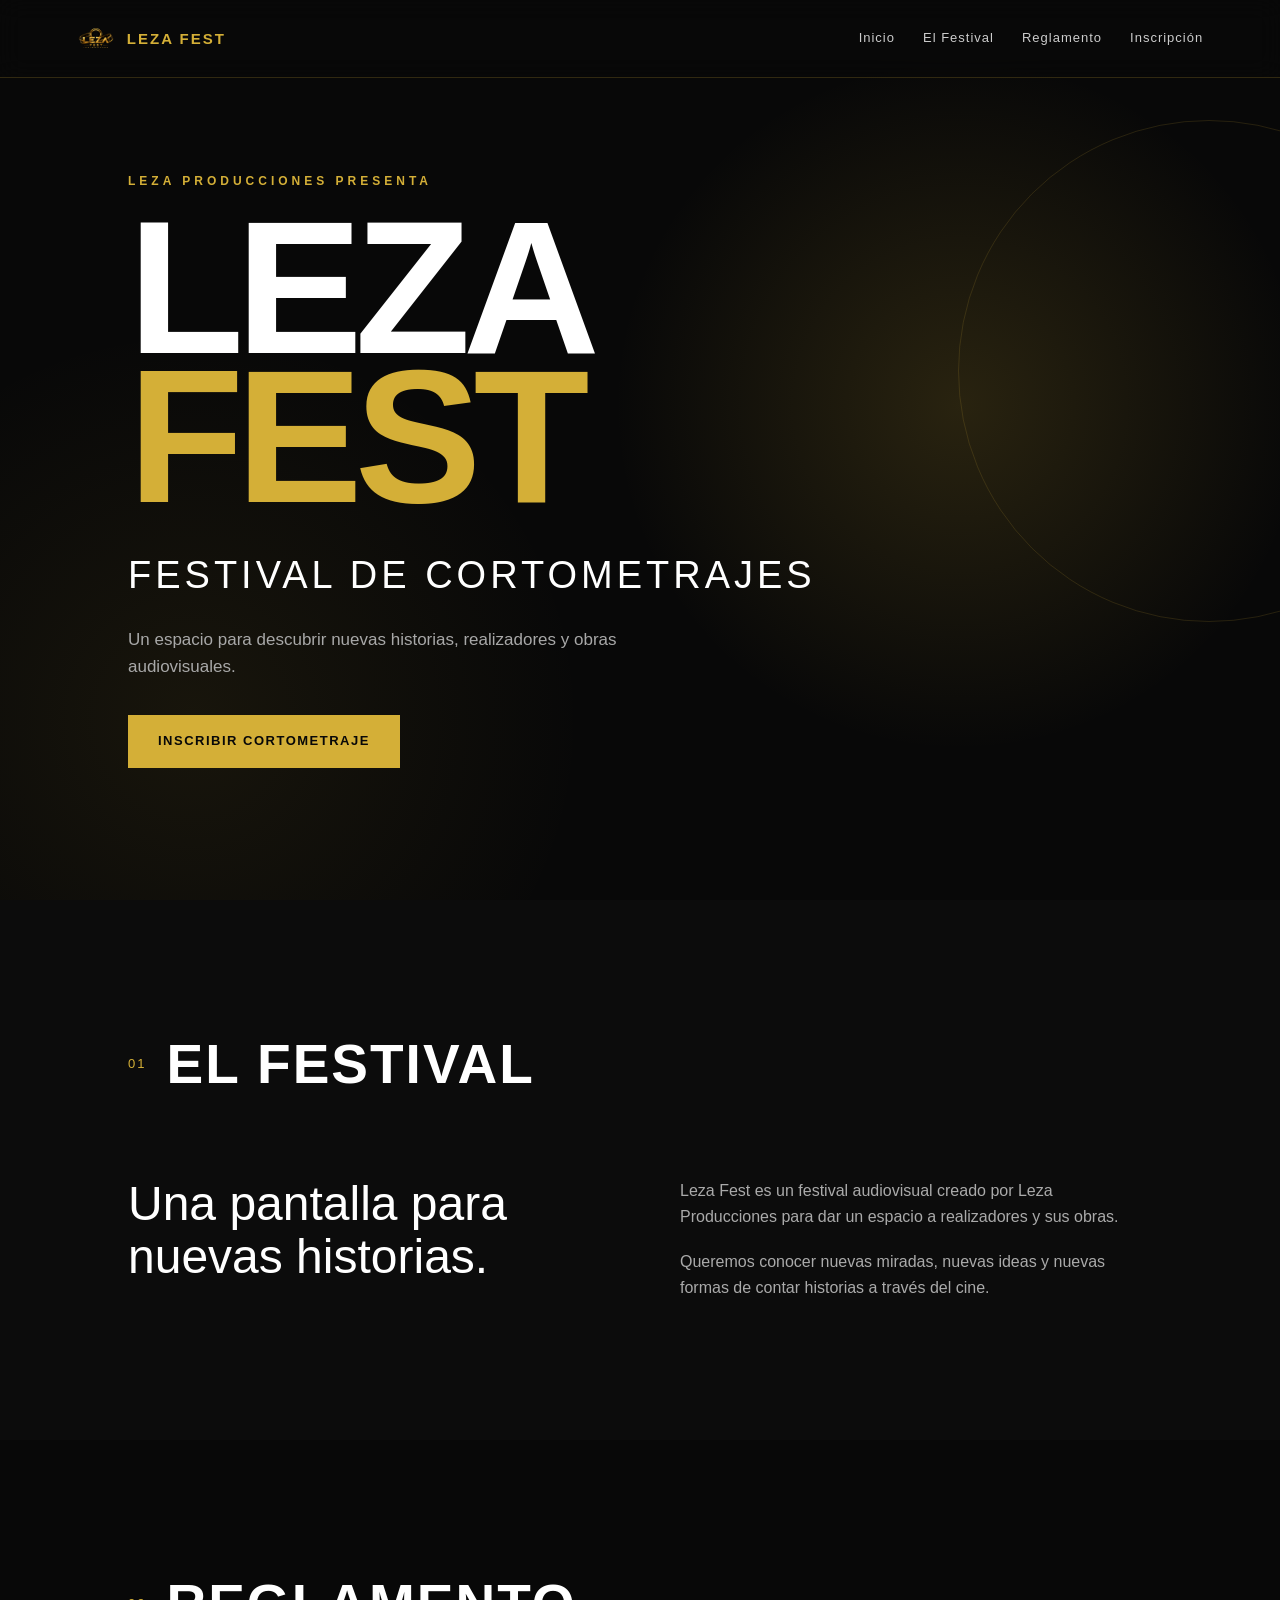
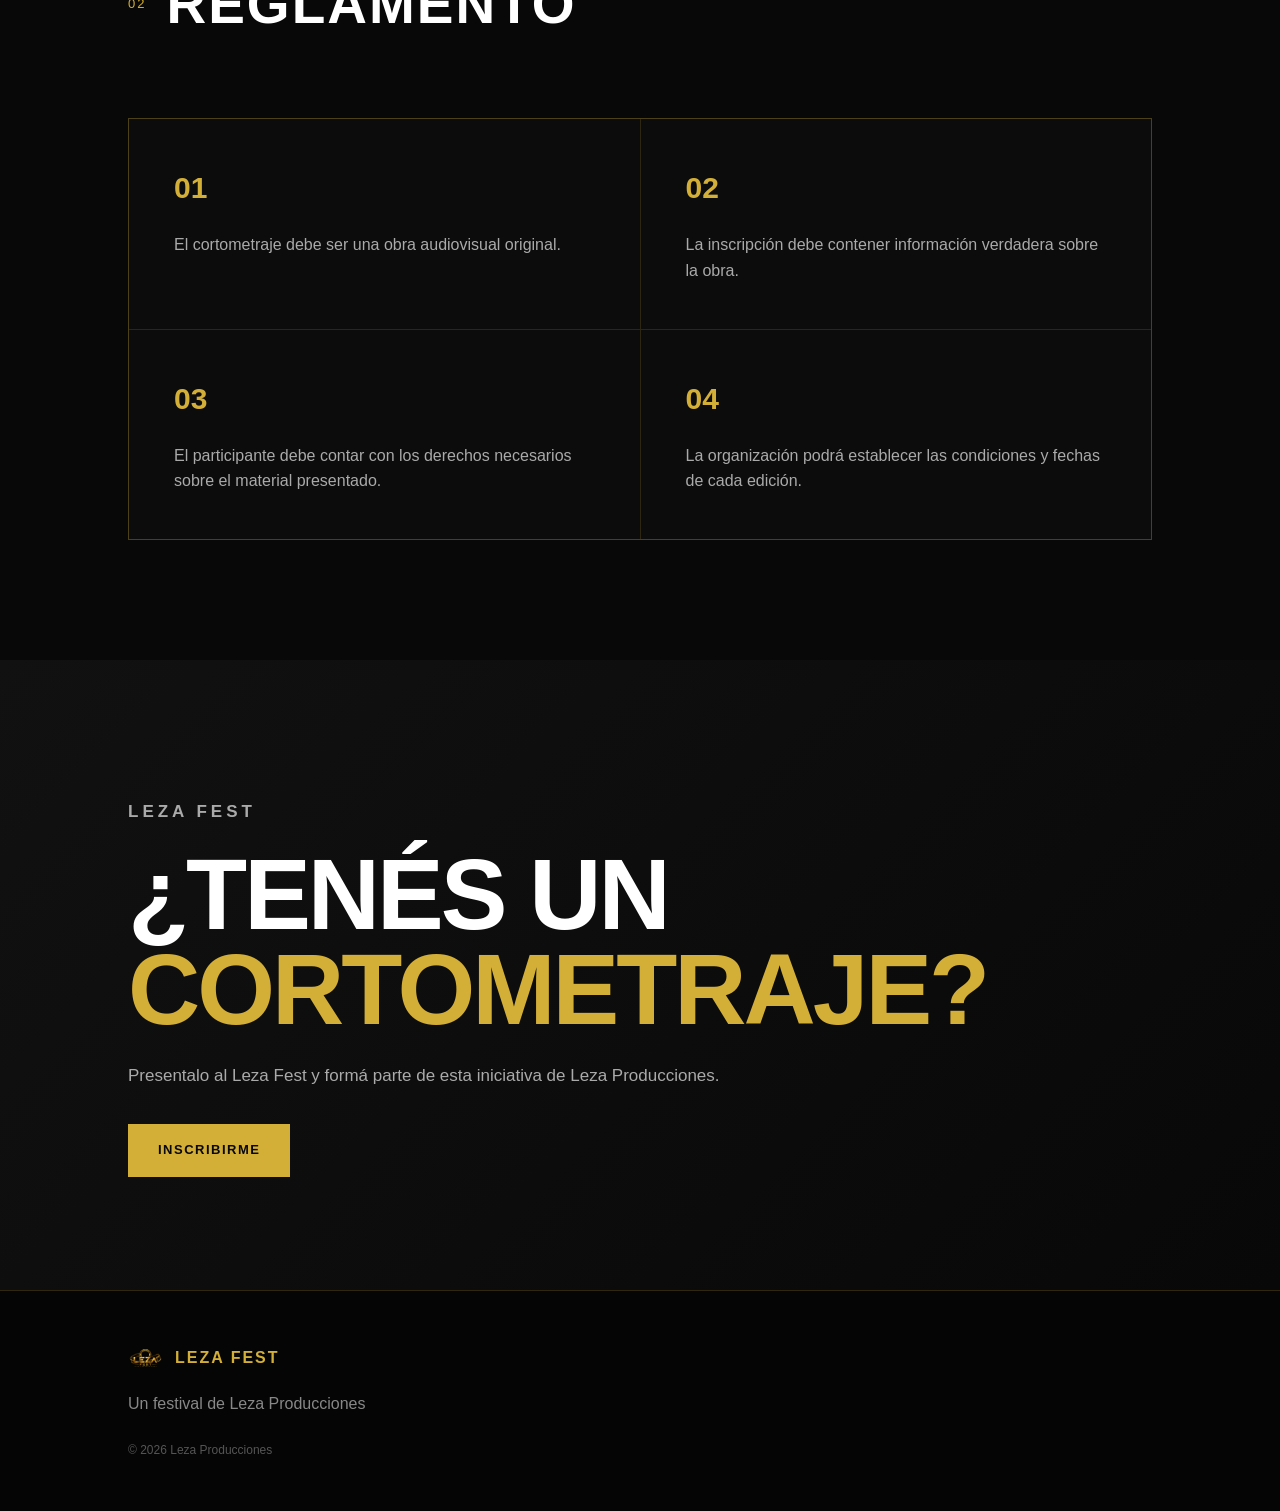
==== index.html @ 5f568c70 "Primer sitio web de Leza Fest" ====
<!DOCTYPE html>
<html lang="es">
<head>
    <meta charset="UTF-8">
    <meta name="viewport" content="width=device-width, initial-scale=1.0">

    <title>Leza Fest | Leza Producciones</title>

    <link rel="stylesheet" href="style.css">
</head>

<body>

    <header class="navbar">
        <a href="index.html" class="brand">
            <img src="assets/logo.png" alt="Leza Producciones">
            <span>LEZA FEST</span>
        </a>

        <nav>
            <a href="#inicio">Inicio</a>
            <a href="#festival">El Festival</a>
            <a href="#reglamento">Reglamento</a>
            <a href="#inscripcion">Inscripción</a>
        </nav>
    </header>


    <main>

        <!-- HERO -->

        <section id="inicio" class="hero">

            <div class="hero-content">

                <p class="eyebrow">LEZA PRODUCCIONES PRESENTA</p>

                <h1>LEZA<br><span>FEST</span></h1>

                <p class="hero-subtitle">
                    Festival de Cortometrajes
                </p>

                <p class="hero-description">
                    Un espacio para descubrir nuevas historias,
                    realizadores y obras audiovisuales.
                </p>

                <a href="https://forms.gle/UgTeiXnaWbdjGWx69" class="main-button" target="_blank" rel="noopener">
                    INSCRIBIR CORTOMETRAJE
                </a>

            </div>

        </section>


        <!-- FESTIVAL -->

        <section id="festival" class="section">

            <div class="section-title">
                <span>01</span>
                <h2>EL FESTIVAL</h2>
            </div>

            <div class="festival-content">

                <div>
                    <h3>Una pantalla para nuevas historias.</h3>
                </div>

                <div>
                    <p>
                        Leza Fest es un festival audiovisual creado por
                        Leza Producciones para dar un espacio a
                        realizadores y sus obras.
                    </p>

                    <p>
                        Queremos conocer nuevas miradas, nuevas ideas
                        y nuevas formas de contar historias a través
                        del cine.
                    </p>
                </div>

            </div>

        </section>


        <!-- REGLAMENTO -->

        <section id="reglamento" class="section dark-section">

            <div class="section-title">
                <span>02</span>
                <h2>REGLAMENTO</h2>
            </div>

            <div class="rules">

                <div class="rule">
                    <strong>01</strong>
                    <p>El cortometraje debe ser una obra audiovisual original.</p>
                </div>

                <div class="rule">
                    <strong>02</strong>
                    <p>La inscripción debe contener información verdadera sobre la obra.</p>
                </div>

                <div class="rule">
                    <strong>03</strong>
                    <p>El participante debe contar con los derechos necesarios sobre el material presentado.</p>
                </div>

                <div class="rule">
                    <strong>04</strong>
                    <p>La organización podrá establecer las condiciones y fechas de cada edición.</p>
                </div>

            </div>

        </section>


        <!-- INSCRIPCIÓN -->

        <section id="inscripcion" class="registration">

            <div class="registration-content">

                <p class="eyebrow">LEZA FEST</p>

                <h2>¿TENÉS UN<br><span>CORTOMETRAJE?</span></h2>

                <p>
                    Presentalo al Leza Fest y formá parte
                    de esta iniciativa de Leza Producciones.
                </p>

                <a href="https://forms.gle/UgTeiXnaWbdjGWx69" class="main-button" target="_blank" rel="noopener">
                    INSCRIBIRME
                </a>

            </div>

        </section>

    </main>


    <footer>

        <div class="footer-brand">
            <img src="assets/logo.png" alt="Leza Producciones">
            <span>LEZA FEST</span>
        </div>

        <p>
            Un festival de Leza Producciones
        </p>

        <p class="copyright">
            © 2026 Leza Producciones
        </p>

    </footer>


    <script src="script.js"></script>

</body>
</html>
---- style.css ----
* {
    margin: 0;
    padding: 0;
    box-sizing: border-box;
}

html {
    scroll-behavior: smooth;
}

body {
    font-family: Arial, Helvetica, sans-serif;
    background: #080808;
    color: #ffffff;
    line-height: 1.6;
}


/* =========================
   NAVBAR
========================= */

.navbar {
    position: fixed;
    top: 0;
    left: 0;
    width: 100%;
    height: 78px;

    display: flex;
    align-items: center;
    justify-content: space-between;

    padding: 0 6%;

    background: rgba(8, 8, 8, 0.88);
    backdrop-filter: blur(12px);

    border-bottom: 1px solid rgba(212, 175, 55, 0.2);

    z-index: 1000;
}

.brand {
    display: flex;
    align-items: center;
    gap: 12px;

    color: #ffffff;
    text-decoration: none;

    font-size: 15px;
    font-weight: bold;
    letter-spacing: 2px;
}

.brand img {
    width: 38px;
    height: 38px;
    object-fit: contain;
}

.brand span {
    color: #D4AF37;
}

.navbar nav {
    display: flex;
    gap: 28px;
}

.navbar nav a {
    color: #cccccc;
    text-decoration: none;

    font-size: 13px;
    letter-spacing: 1px;

    transition: 0.3s;
}

.navbar nav a:hover {
    color: #D4AF37;
}


/* =========================
   HERO
========================= */

.hero {
    min-height: 100vh;

    display: flex;
    align-items: center;

    padding: 120px 10% 80px;

    position: relative;

    overflow: hidden;

    background:
        radial-gradient(
            circle at 75% 45%,
            rgba(212, 175, 55, 0.16),
            transparent 32%
        ),
        radial-gradient(
            circle at 15% 80%,
            rgba(212, 175, 55, 0.08),
            transparent 30%
        ),
        #080808;
}

.hero::after {
    content: "";

    position: absolute;

    width: 500px;
    height: 500px;

    right: -180px;
    top: 120px;

    border: 1px solid rgba(212, 175, 55, 0.15);

    border-radius: 50%;
}

.hero-content {
    max-width: 850px;
    position: relative;
    z-index: 2;
}

.eyebrow {
    color: #D4AF37;

    font-size: 12px;
    font-weight: bold;

    letter-spacing: 4px;

    margin-bottom: 22px;
}

.hero h1 {
    font-size: clamp(80px, 15vw, 190px);

    line-height: 0.78;

    letter-spacing: -8px;

    font-weight: 900;
}

.hero h1 span {
    color: #D4AF37;
}

.hero-subtitle {
    margin-top: 35px;

    font-size: clamp(22px, 3vw, 38px);

    font-weight: 300;

    letter-spacing: 4px;

    text-transform: uppercase;
}

.hero-description {
    max-width: 540px;

    margin-top: 20px;

    color: #a8a8a8;

    font-size: 17px;
}

.main-button {
    display: inline-block;

    margin-top: 35px;

    padding: 16px 30px;

    background: #D4AF37;
    color: #080808;

    text-decoration: none;

    font-size: 13px;
    font-weight: bold;

    letter-spacing: 1.5px;

    transition: 0.3s;
}

.main-button:hover {
    background: #ffffff;

    transform: translateY(-3px);
}


/* =========================
   SECTIONS
========================= */

.section {
    padding: 120px 10%;

    background: #0c0c0c;
}

.dark-section {
    background: #080808;
}

.section-title {
    display: flex;
    align-items: center;
    gap: 20px;

    margin-bottom: 70px;
}

.section-title span {
    color: #D4AF37;

    font-size: 13px;

    letter-spacing: 2px;
}

.section-title h2 {
    font-size: clamp(28px, 5vw, 55px);

    letter-spacing: 2px;
}


/* =========================
   FESTIVAL
========================= */

.festival-content {
    display: grid;

    grid-template-columns: 1fr 1fr;

    gap: 80px;

    max-width: 1100px;
}

.festival-content h3 {
    font-size: clamp(28px, 4vw, 48px);

    line-height: 1.1;

    font-weight: 400;
}

.festival-content p {
    color: #aaaaaa;

    margin-bottom: 20px;

    font-size: 16px;
}


/* =========================
   RULES
========================= */

.rules {
    display: grid;

    grid-template-columns: repeat(2, 1fr);

    gap: 1px;

    background: rgba(212, 175, 55, 0.18);

    border: 1px solid rgba(212, 175, 55, 0.18);
}

.rule {
    padding: 45px;

    background: #0c0c0c;

    min-height: 180px;
}

.rule strong {
    display: block;

    color: #D4AF37;

    font-size: 30px;

    margin-bottom: 20px;
}

.rule p {
    color: #aaaaaa;
}


/* =========================
   REGISTRATION
========================= */

.registration {
    min-height: 70vh;

    display: flex;
    align-items: center;

    padding: 100px 10%;

    background:
        linear-gradient(
            135deg,
            #111111,
            #080808
        );
}

.registration-content {
    max-width: 800px;
}

.registration h2 {
    font-size: clamp(50px, 8vw, 100px);

    line-height: 0.95;

    letter-spacing: -3px;
}

.registration h2 span {
    color: #D4AF37;
}

.registration p {
    margin-top: 25px;

    max-width: 600px;

    color: #aaaaaa;

    font-size: 17px;
}


/* =========================
   FOOTER
========================= */

footer {
    padding: 50px 10%;

    border-top: 1px solid rgba(212, 175, 55, 0.2);

    background: #050505;

    color: #888888;
}

.footer-brand {
    display: flex;
    align-items: center;

    gap: 12px;

    margin-bottom: 15px;
}

.footer-brand img {
    width: 35px;
    height: 35px;

    object-fit: contain;
}

.footer-brand span {
    color: #D4AF37;

    font-weight: bold;

    letter-spacing: 2px;
}

.copyright {
    margin-top: 25px;

    font-size: 12px;

    color: #555555;
}


/* =========================
   MOBILE
========================= */

@media (max-width: 800px) {

    .navbar {
        height: 68px;

        padding: 0 5%;
    }

    .navbar nav {
        display: none;
    }

    .hero {
        padding: 120px 7% 80px;
    }

    .hero h1 {
        font-size: clamp(70px, 23vw, 130px);

        letter-spacing: -5px;
    }

    .hero-subtitle {
        font-size: 20px;

        letter-spacing: 2px;
    }

    .hero-description {
        font-size: 15px;
    }

    .section {
        padding: 90px 7%;
    }

    .festival-content {
        grid-template-columns: 1fr;

        gap: 35px;
    }

    .rules {
        grid-template-columns: 1fr;
    }

    .rule {
        padding: 35px;
    }

    .registration {
        padding: 90px 7%;
    }

    .registration h2 {
        font-size: clamp(45px, 15vw, 80px);
    }

    footer {
        padding: 40px 7%;
    }
}

/* =========================
   NAVBAR AL HACER SCROLL
========================= */

.navbar.scrolled {
    background: rgba(5, 5, 5, 0.97);
    border-bottom-color: rgba(212, 175, 55, 0.35);
}


/* =========================
   ANIMACIONES
========================= */

.fade-in {
    opacity: 0;
    transform: translateY(25px);
    transition:
        opacity 0.8s ease,
        transform 0.8s ease;
}

.fade-in.visible {
    opacity: 1;
    transform: translateY(0);
}
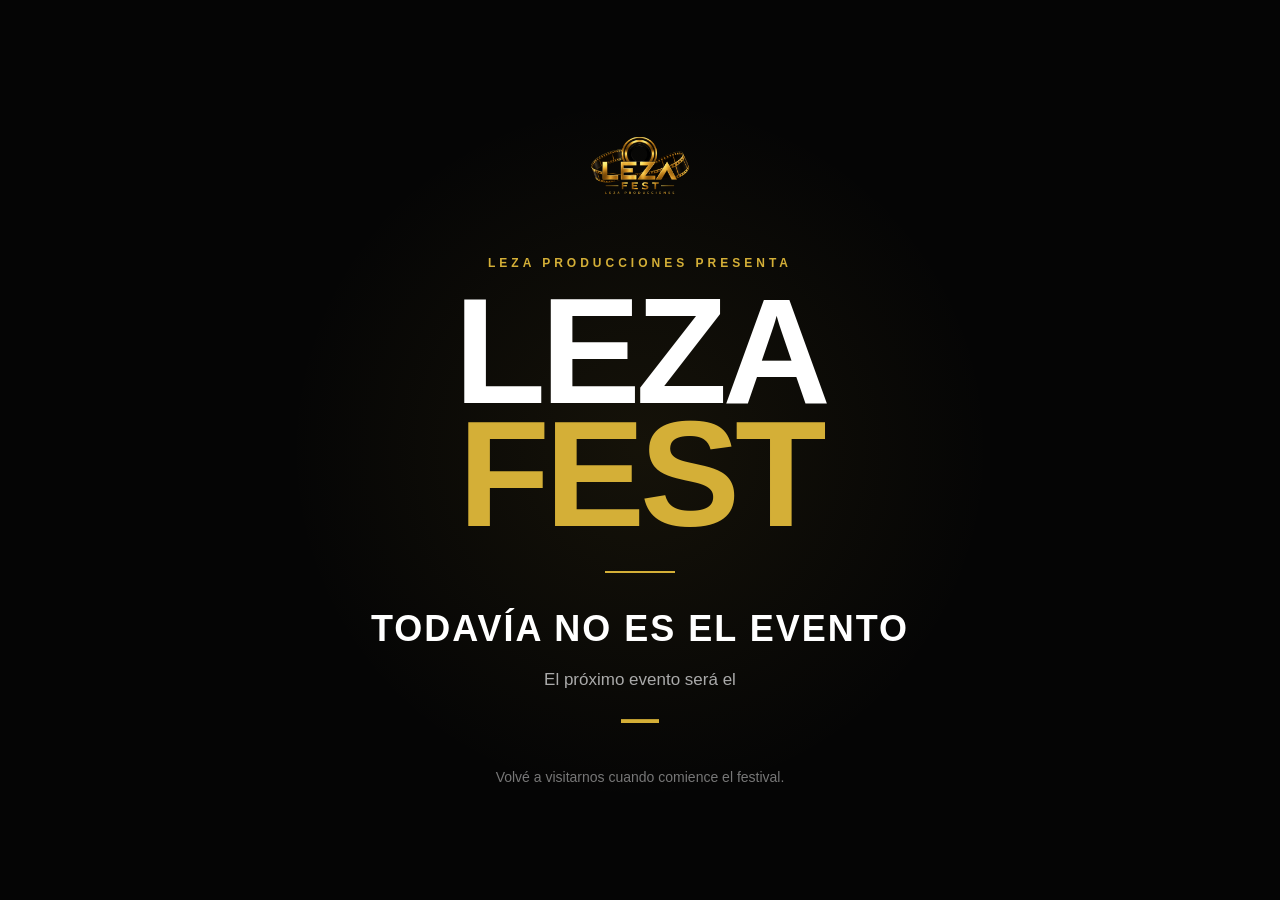
==== commit 779a1387: "Agregar estado dinámico y pantalla de espera" ====
--- a/index.html
+++ b/index.html
@@ -11,167 +11,307 @@
 
 <body>
 
-    <header class="navbar">
-        <a href="index.html" class="brand">
-            <img src="assets/logo.png" alt="Leza Producciones">
-            <span>LEZA FEST</span>
-        </a>
-
-        <nav>
-            <a href="#inicio">Inicio</a>
-            <a href="#festival">El Festival</a>
-            <a href="#reglamento">Reglamento</a>
-            <a href="#inscripcion">Inscripción</a>
-        </nav>
-    </header>
-
-
-    <main>
-
-        <!-- HERO -->
-
-        <section id="inicio" class="hero">
-
-            <div class="hero-content">
-
-                <p class="eyebrow">LEZA PRODUCCIONES PRESENTA</p>
-
-                <h1>LEZA<br><span>FEST</span></h1>
-
-                <p class="hero-subtitle">
-                    Festival de Cortometrajes
-                </p>
-
-                <p class="hero-description">
-                    Un espacio para descubrir nuevas historias,
-                    realizadores y obras audiovisuales.
-                </p>
-
-                <a href="https://forms.gle/UgTeiXnaWbdjGWx69" class="main-button" target="_blank" rel="noopener">
-                    INSCRIBIR CORTOMETRAJE
+    <!-- ========================================
+         PANTALLA DE ESPERA
+    ========================================= -->
+
+    <section id="festival-closed" class="festival-closed">
+
+        <div class="closed-content">
+
+            <img
+                src="assets/logo.png"
+                alt="Leza Producciones"
+                class="closed-logo"
+            >
+
+            <p class="closed-eyebrow">
+                LEZA PRODUCCIONES PRESENTA
+            </p>
+
+            <h1>
+                LEZA<br>
+                <span>FEST</span>
+            </h1>
+
+            <div class="closed-line"></div>
+
+            <h2>
+                TODAVÍA NO ES EL EVENTO
+            </h2>
+
+            <p class="closed-description">
+                El próximo evento será el
+            </p>
+
+            <p
+                id="closed-next-event"
+                class="closed-date"
+            >
+                —
+            </p>
+
+            <p class="closed-message">
+                Volvé a visitarnos cuando comience
+                el festival.
+            </p>
+
+        </div>
+
+    </section>
+
+
+    <!-- ========================================
+         WEB DEL FESTIVAL
+    ========================================= -->
+
+    <div id="festival-site" class="festival-site">
+
+        <header class="navbar">
+
+            <a href="#inicio" class="brand">
+
+                <img
+                    src="assets/logo.png"
+                    alt="Leza Producciones"
+                >
+
+                <span>LEZA FEST</span>
+
+            </a>
+
+            <nav>
+
+                <a href="#inicio">
+                    Inicio
                 </a>
 
-            </div>
-
-        </section>
-
-
-        <!-- FESTIVAL -->
-
-        <section id="festival" class="section">
-
-            <div class="section-title">
-                <span>01</span>
-                <h2>EL FESTIVAL</h2>
-            </div>
-
-            <div class="festival-content">
-
-                <div>
-                    <h3>Una pantalla para nuevas historias.</h3>
+                <a href="#festival">
+                    El Festival
+                </a>
+
+                <a href="#reglamento">
+                    Reglamento
+                </a>
+
+                <a href="#inscripcion">
+                    Inscripción
+                </a>
+
+            </nav>
+
+        </header>
+
+
+        <main>
+
+            <!-- ========================================
+                 HERO
+            ========================================= -->
+
+            <section
+                id="inicio"
+                class="hero"
+            >
+
+                <div class="hero-content">
+
+                    <p class="eyebrow">
+                        LEZA PRODUCCIONES PRESENTA
+                    </p>
+
+                    <h1 id="festival-title">
+                        LEZA<br>
+                        <span>FEST</span>
+                    </h1>
+
+                    <p class="hero-subtitle">
+                        Festival de Cortometrajes
+                    </p>
+
+                    <p
+                        class="hero-description"
+                        id="festival-status"
+                    >
+                        El festival se encuentra
+                        actualmente en emisión.
+                    </p>
+
+                    <p
+                        class="festival-event-info"
+                        id="festival-event-info"
+                    ></p>
+
+                    <a
+                        href="https://forms.gle/UgTeiXnaWbdjGWx69"
+                        class="main-button"
+                        target="_blank"
+                        rel="noopener"
+                    >
+                        INSCRIBIR CORTOMETRAJE
+                    </a>
+
                 </div>
 
-                <div>
+            </section>
+
+
+            <!-- ========================================
+                 FESTIVAL
+            ========================================= -->
+
+            <section
+                id="festival"
+                class="section"
+            >
+
+                <div class="festival-content">
+
+                    <p class="section-label">
+                        SOBRE EL FESTIVAL
+                    </p>
+
+                    <h2 class="section-title">
+                        Historias que merecen ser vistas.
+                    </h2>
+
                     <p>
-                        Leza Fest es un festival audiovisual creado por
-                        Leza Producciones para dar un espacio a
-                        realizadores y sus obras.
+                        Leza Fest es un espacio dedicado
+                        a descubrir nuevas historias,
+                        realizadores y obras audiovisuales.
                     </p>
 
                     <p>
-                        Queremos conocer nuevas miradas, nuevas ideas
-                        y nuevas formas de contar historias a través
-                        del cine.
-                    </p>
+                        Un festival creado para celebrar
+                        el cine independiente y las nuevas
+                        voces del mundo audiovisual.
+                    </p>
+
                 </div>
 
-            </div>
-
-        </section>
-
-
-        <!-- REGLAMENTO -->
-
-        <section id="reglamento" class="section dark-section">
-
-            <div class="section-title">
-                <span>02</span>
-                <h2>REGLAMENTO</h2>
-            </div>
-
-            <div class="rules">
-
-                <div class="rule">
-                    <strong>01</strong>
-                    <p>El cortometraje debe ser una obra audiovisual original.</p>
+            </section>
+
+
+            <!-- ========================================
+                 REGLAMENTO
+            ========================================= -->
+
+            <section
+                id="reglamento"
+                class="section dark-section"
+            >
+
+                <div class="festival-content">
+
+                    <p class="section-label">
+                        LEZA FEST
+                    </p>
+
+                    <h2 class="section-title">
+                        Reglamento
+                    </h2>
+
+                    <div class="rules">
+
+                        <div class="rule">
+                            <h3>
+                                01
+                            </h3>
+
+                            <p>
+                                Los cortometrajes deben
+                                cumplir con las condiciones
+                                establecidas por la organización.
+                            </p>
+                        </div>
+
+                        <div class="rule">
+                            <h3>
+                                02
+                            </h3>
+
+                            <p>
+                                Cada participante podrá
+                                presentar su obra mediante
+                                el formulario oficial.
+                            </p>
+                        </div>
+
+                        <div class="rule">
+                            <h3>
+                                03
+                            </h3>
+
+                            <p>
+                                La inscripción implica la
+                                aceptación del reglamento
+                                del festival.
+                            </p>
+                        </div>
+
+                    </div>
+
                 </div>
 
-                <div class="rule">
-                    <strong>02</strong>
-                    <p>La inscripción debe contener información verdadera sobre la obra.</p>
+            </section>
+
+
+            <!-- ========================================
+                 INSCRIPCIÓN
+            ========================================= -->
+
+            <section
+                id="inscripcion"
+                class="registration"
+            >
+
+                <div class="registration-content">
+
+                    <p class="section-label">
+                        PARTICIPÁ
+                    </p>
+
+                    <h2 class="section-title">
+                        Inscribí tu cortometraje.
+                    </h2>
+
+                    <p>
+                        Completá el formulario oficial
+                        para presentar tu obra en Leza Fest.
+                    </p>
+
+                    <a
+                        href="https://forms.gle/UgTeiXnaWbdjGWx69"
+                        class="main-button"
+                        target="_blank"
+                        rel="noopener"
+                    >
+                        INSCRIBIRME
+                    </a>
+
                 </div>
 
-                <div class="rule">
-                    <strong>03</strong>
-                    <p>El participante debe contar con los derechos necesarios sobre el material presentado.</p>
-                </div>
-
-                <div class="rule">
-                    <strong>04</strong>
-                    <p>La organización podrá establecer las condiciones y fechas de cada edición.</p>
-                </div>
-
-            </div>
-
-        </section>
-
-
-        <!-- INSCRIPCIÓN -->
-
-        <section id="inscripcion" class="registration">
-
-            <div class="registration-content">
-
-                <p class="eyebrow">LEZA FEST</p>
-
-                <h2>¿TENÉS UN<br><span>CORTOMETRAJE?</span></h2>
-
-                <p>
-                    Presentalo al Leza Fest y formá parte
-                    de esta iniciativa de Leza Producciones.
-                </p>
-
-                <a href="https://forms.gle/UgTeiXnaWbdjGWx69" class="main-button" target="_blank" rel="noopener">
-                    INSCRIBIRME
-                </a>
-
-            </div>
-
-        </section>
-
-    </main>
-
-
-    <footer>
-
-        <div class="footer-brand">
-            <img src="assets/logo.png" alt="Leza Producciones">
-            <span>LEZA FEST</span>
-        </div>
-
-        <p>
-            Un festival de Leza Producciones
-        </p>
-
-        <p class="copyright">
-            © 2026 Leza Producciones
-        </p>
-
-    </footer>
+            </section>
+
+        </main>
+
+
+        <!-- ========================================
+             FOOTER
+        ========================================= -->
+
+        <footer>
+
+            <p>
+                © 2026 Leza Producciones
+            </p>
+
+        </footer>
+
+    </div>
 
 
     <script src="script.js"></script>
 
 </body>
-</html>
-
+</html>
--- a/style.css
+++ b/style.css
@@ -1,3 +1,7 @@
+/* ========================================
+   CONFIGURACIÓN GENERAL
+======================================== */
+
 * {
     margin: 0;
     padding: 0;
@@ -10,70 +14,207 @@
 
 body {
     font-family: Arial, Helvetica, sans-serif;
-    background: #080808;
+    background: #050505;
     color: #ffffff;
+}
+
+
+/* ========================================
+   PANTALLA DE ESPERA
+======================================== */
+
+.festival-closed {
+    min-height: 100vh;
+    min-height: 100svh;
+
+    display: flex;
+    align-items: center;
+    justify-content: center;
+
+    padding: 40px 20px;
+
+    background:
+        radial-gradient(
+            circle at center,
+            rgba(212, 175, 55, 0.08),
+            transparent 45%
+        ),
+        #050505;
+
+    text-align: center;
+}
+
+.closed-content {
+    width: 100%;
+    max-width: 800px;
+}
+
+.closed-logo {
+    width: 110px;
+    height: 110px;
+
+    object-fit: contain;
+
+    margin-bottom: 30px;
+}
+
+.closed-eyebrow {
+    color: #D4AF37;
+
+    font-size: 12px;
+    font-weight: bold;
+
+    letter-spacing: 4px;
+
+    margin-bottom: 20px;
+}
+
+.closed-content h1 {
+    font-size: clamp(70px, 13vw, 150px);
+
+    line-height: 0.82;
+
+    font-weight: 900;
+
+    letter-spacing: -5px;
+
+    margin-bottom: 35px;
+}
+
+.closed-content h1 span {
+    color: #D4AF37;
+}
+
+.closed-line {
+    width: 70px;
+    height: 2px;
+
+    background: #D4AF37;
+
+    margin: 0 auto 35px;
+}
+
+.closed-content h2 {
+    font-size: clamp(22px, 4vw, 36px);
+
+    letter-spacing: 2px;
+
+    margin-bottom: 20px;
+}
+
+.closed-description {
+    color: #aaaaaa;
+
+    font-size: 17px;
+
+    margin-bottom: 8px;
+}
+
+.closed-date {
+    color: #D4AF37;
+
+    font-size: clamp(24px, 4vw, 38px);
+
+    font-weight: bold;
+
+    margin-bottom: 25px;
+}
+
+.closed-message {
+    color: #777777;
+
+    font-size: 14px;
+
     line-height: 1.6;
 }
 
 
-/* =========================
+/* ========================================
+   WEB DEL FESTIVAL
+======================================== */
+
+.festival-site {
+    display: none;
+}
+
+
+/* ========================================
    NAVBAR
-========================= */
+======================================== */
 
 .navbar {
     position: fixed;
+
     top: 0;
     left: 0;
+
     width: 100%;
-    height: 78px;
+
+    z-index: 1000;
 
     display: flex;
     align-items: center;
     justify-content: space-between;
 
-    padding: 0 6%;
-
-    background: rgba(8, 8, 8, 0.88);
-    backdrop-filter: blur(12px);
-
-    border-bottom: 1px solid rgba(212, 175, 55, 0.2);
-
-    z-index: 1000;
+    padding: 20px 6%;
+
+    background: rgba(5, 5, 5, 0.92);
+
+    border-bottom: 1px solid rgba(
+        212,
+        175,
+        55,
+        0.15
+    );
+
+    transition: 0.3s;
+}
+
+.navbar.scrolled {
+    padding-top: 14px;
+    padding-bottom: 14px;
+
+    background: rgba(5, 5, 5, 0.98);
 }
 
 .brand {
     display: flex;
+
     align-items: center;
+
     gap: 12px;
 
     color: #ffffff;
+
     text-decoration: none;
 
-    font-size: 15px;
     font-weight: bold;
+
     letter-spacing: 2px;
 }
 
 .brand img {
-    width: 38px;
-    height: 38px;
+    width: 42px;
+    height: 42px;
+
     object-fit: contain;
-}
-
-.brand span {
-    color: #D4AF37;
 }
 
 .navbar nav {
     display: flex;
-    gap: 28px;
+
+    align-items: center;
+
+    gap: 30px;
 }
 
 .navbar nav a {
     color: #cccccc;
+
     text-decoration: none;
 
     font-size: 13px;
+
     letter-spacing: 1px;
 
     transition: 0.3s;
@@ -84,77 +225,58 @@
 }
 
 
-/* =========================
+/* ========================================
    HERO
-========================= */
+======================================== */
 
 .hero {
     min-height: 100vh;
 
     display: flex;
+
     align-items: center;
 
-    padding: 120px 10% 80px;
-
-    position: relative;
-
-    overflow: hidden;
+    justify-content: center;
+
+    text-align: center;
+
+    padding: 120px 20px 80px;
 
     background:
         radial-gradient(
-            circle at 75% 45%,
-            rgba(212, 175, 55, 0.16),
-            transparent 32%
+            circle at center,
+            rgba(212, 175, 55, 0.07),
+            transparent 45%
         ),
-        radial-gradient(
-            circle at 15% 80%,
-            rgba(212, 175, 55, 0.08),
-            transparent 30%
-        ),
-        #080808;
-}
-
-.hero::after {
-    content: "";
-
-    position: absolute;
-
-    width: 500px;
-    height: 500px;
-
-    right: -180px;
-    top: 120px;
-
-    border: 1px solid rgba(212, 175, 55, 0.15);
-
-    border-radius: 50%;
+        #050505;
 }
 
 .hero-content {
-    max-width: 850px;
-    position: relative;
-    z-index: 2;
+    max-width: 900px;
 }
 
 .eyebrow {
     color: #D4AF37;
 
     font-size: 12px;
+
     font-weight: bold;
 
     letter-spacing: 4px;
 
-    margin-bottom: 22px;
+    margin-bottom: 25px;
 }
 
 .hero h1 {
-    font-size: clamp(80px, 15vw, 190px);
-
-    line-height: 0.78;
-
-    letter-spacing: -8px;
+    font-size: clamp(80px, 16vw, 190px);
+
+    line-height: 0.8;
+
+    letter-spacing: -7px;
 
     font-weight: 900;
+
+    margin-bottom: 35px;
 }
 
 .hero h1 span {
@@ -162,43 +284,54 @@
 }
 
 .hero-subtitle {
-    margin-top: 35px;
-
-    font-size: clamp(22px, 3vw, 38px);
-
-    font-weight: 300;
-
-    letter-spacing: 4px;
-
-    text-transform: uppercase;
+    font-size: 22px;
+
+    color: #dddddd;
+
+    margin-bottom: 20px;
 }
 
 .hero-description {
-    max-width: 540px;
-
-    margin-top: 20px;
-
-    color: #a8a8a8;
-
-    font-size: 17px;
-}
+    max-width: 600px;
+
+    margin: 0 auto 12px;
+
+    color: #999999;
+
+    font-size: 16px;
+
+    line-height: 1.6;
+}
+
+.festival-event-info {
+    color: #D4AF37;
+
+    font-size: 14px;
+
+    margin-bottom: 35px;
+}
+
+
+/* ========================================
+   BOTONES
+======================================== */
 
 .main-button {
     display: inline-block;
 
-    margin-top: 35px;
-
-    padding: 16px 30px;
+    padding: 16px 32px;
 
     background: #D4AF37;
-    color: #080808;
+
+    color: #050505;
 
     text-decoration: none;
 
     font-size: 13px;
+
     font-weight: bold;
 
-    letter-spacing: 1.5px;
+    letter-spacing: 1px;
 
     transition: 0.3s;
 }
@@ -206,295 +339,160 @@
 .main-button:hover {
     background: #ffffff;
 
-    transform: translateY(-3px);
-}
-
-
-/* =========================
-   SECTIONS
-========================= */
+    transform: translateY(-2px);
+}
+
+
+/* ========================================
+   SECCIONES
+======================================== */
 
 .section {
-    padding: 120px 10%;
-
-    background: #0c0c0c;
+    padding: 120px 8%;
+
+    background: #080808;
 }
 
 .dark-section {
-    background: #080808;
+    background: #050505;
+}
+
+.festival-content,
+.registration-content {
+    max-width: 1000px;
+
+    margin: 0 auto;
+}
+
+.section-label {
+    color: #D4AF37;
+
+    font-size: 11px;
+
+    font-weight: bold;
+
+    letter-spacing: 3px;
+
+    margin-bottom: 20px;
 }
 
 .section-title {
-    display: flex;
-    align-items: center;
-    gap: 20px;
-
-    margin-bottom: 70px;
-}
-
-.section-title span {
-    color: #D4AF37;
-
-    font-size: 13px;
-
-    letter-spacing: 2px;
-}
-
-.section-title h2 {
-    font-size: clamp(28px, 5vw, 55px);
-
-    letter-spacing: 2px;
-}
-
-
-/* =========================
-   FESTIVAL
-========================= */
-
-.festival-content {
-    display: grid;
-
-    grid-template-columns: 1fr 1fr;
-
-    gap: 80px;
-
-    max-width: 1100px;
-}
-
-.festival-content h3 {
-    font-size: clamp(28px, 4vw, 48px);
-
-    line-height: 1.1;
-
-    font-weight: 400;
-}
-
-.festival-content p {
-    color: #aaaaaa;
+    font-size: clamp(36px, 6vw, 70px);
+
+    line-height: 1;
+
+    margin-bottom: 35px;
+}
+
+.festival-content > p:not(.section-label),
+.registration-content > p:not(.section-label) {
+    max-width: 700px;
+
+    color: #999999;
+
+    line-height: 1.8;
 
     margin-bottom: 20px;
-
-    font-size: 16px;
-}
-
-
-/* =========================
-   RULES
-========================= */
+}
+
+
+/* ========================================
+   REGLAMENTO
+======================================== */
 
 .rules {
     display: grid;
 
-    grid-template-columns: repeat(2, 1fr);
-
-    gap: 1px;
-
-    background: rgba(212, 175, 55, 0.18);
-
-    border: 1px solid rgba(212, 175, 55, 0.18);
+    grid-template-columns:
+        repeat(3, 1fr);
+
+    gap: 40px;
+
+    margin-top: 60px;
 }
 
 .rule {
-    padding: 45px;
-
-    background: #0c0c0c;
-
-    min-height: 180px;
-}
-
-.rule strong {
-    display: block;
-
-    color: #D4AF37;
-
-    font-size: 30px;
+    padding-top: 25px;
+
+    border-top: 1px solid
+        rgba(212, 175, 55, 0.4);
+}
+
+.rule h3 {
+    color: #D4AF37;
+
+    font-size: 14px;
 
     margin-bottom: 20px;
 }
 
 .rule p {
-    color: #aaaaaa;
-}
-
-
-/* =========================
-   REGISTRATION
-========================= */
+    color: #999999;
+
+    line-height: 1.7;
+}
+
+
+/* ========================================
+   INSCRIPCIÓN
+======================================== */
 
 .registration {
-    min-height: 70vh;
-
-    display: flex;
-    align-items: center;
-
-    padding: 100px 10%;
+    padding: 130px 8%;
 
     background:
         linear-gradient(
             135deg,
-            #111111,
-            #080808
+            #090909,
+            #050505
         );
+
+    text-align: center;
 }
 
 .registration-content {
-    max-width: 800px;
-}
-
-.registration h2 {
-    font-size: clamp(50px, 8vw, 100px);
-
-    line-height: 0.95;
-
-    letter-spacing: -3px;
-}
-
-.registration h2 span {
-    color: #D4AF37;
-}
-
-.registration p {
-    margin-top: 25px;
-
-    max-width: 600px;
-
-    color: #aaaaaa;
-
-    font-size: 17px;
-}
-
-
-/* =========================
+    display: flex;
+
+    flex-direction: column;
+
+    align-items: center;
+}
+
+.registration-content > p:not(.section-label) {
+    margin-left: auto;
+    margin-right: auto;
+}
+
+
+/* ========================================
    FOOTER
-========================= */
+======================================== */
 
 footer {
-    padding: 50px 10%;
-
-    border-top: 1px solid rgba(212, 175, 55, 0.2);
-
-    background: #050505;
-
-    color: #888888;
-}
-
-.footer-brand {
-    display: flex;
-    align-items: center;
-
-    gap: 12px;
-
-    margin-bottom: 15px;
-}
-
-.footer-brand img {
-    width: 35px;
-    height: 35px;
-
-    object-fit: contain;
-}
-
-.footer-brand span {
-    color: #D4AF37;
-
-    font-weight: bold;
-
-    letter-spacing: 2px;
-}
-
-.copyright {
-    margin-top: 25px;
+    padding: 30px 20px;
+
+    text-align: center;
+
+    background: #030303;
+
+    border-top: 1px solid
+        rgba(212, 175, 55, 0.15);
+
+    color: #666666;
 
     font-size: 12px;
-
-    color: #555555;
-}
-
-
-/* =========================
-   MOBILE
-========================= */
-
-@media (max-width: 800px) {
-
-    .navbar {
-        height: 68px;
-
-        padding: 0 5%;
-    }
-
-    .navbar nav {
-        display: none;
-    }
-
-    .hero {
-        padding: 120px 7% 80px;
-    }
-
-    .hero h1 {
-        font-size: clamp(70px, 23vw, 130px);
-
-        letter-spacing: -5px;
-    }
-
-    .hero-subtitle {
-        font-size: 20px;
-
-        letter-spacing: 2px;
-    }
-
-    .hero-description {
-        font-size: 15px;
-    }
-
-    .section {
-        padding: 90px 7%;
-    }
-
-    .festival-content {
-        grid-template-columns: 1fr;
-
-        gap: 35px;
-    }
-
-    .rules {
-        grid-template-columns: 1fr;
-    }
-
-    .rule {
-        padding: 35px;
-    }
-
-    .registration {
-        padding: 90px 7%;
-    }
-
-    .registration h2 {
-        font-size: clamp(45px, 15vw, 80px);
-    }
-
-    footer {
-        padding: 40px 7%;
-    }
-}
-
-/* =========================
-   NAVBAR AL HACER SCROLL
-========================= */
-
-.navbar.scrolled {
-    background: rgba(5, 5, 5, 0.97);
-    border-bottom-color: rgba(212, 175, 55, 0.35);
-}
-
-
-/* =========================
+}
+
+
+/* ========================================
    ANIMACIONES
-========================= */
+======================================== */
 
 .fade-in {
     opacity: 0;
+
     transform: translateY(25px);
+
     transition:
         opacity 0.8s ease,
         transform 0.8s ease;
@@ -502,5 +500,63 @@
 
 .fade-in.visible {
     opacity: 1;
+
     transform: translateY(0);
 }
+
+
+/* ========================================
+   RESPONSIVE
+======================================== */
+
+@media (max-width: 800px) {
+
+    .navbar {
+        padding: 15px 20px;
+    }
+
+    .navbar nav {
+        gap: 12px;
+    }
+
+    .navbar nav a {
+        font-size: 11px;
+    }
+
+    .rules {
+        grid-template-columns: 1fr;
+
+        gap: 50px;
+    }
+
+}
+
+
+@media (max-width: 600px) {
+
+    .navbar {
+        flex-direction: column;
+
+        gap: 15px;
+    }
+
+    .navbar nav {
+        flex-wrap: wrap;
+
+        justify-content: center;
+    }
+
+    .hero {
+        padding-top: 170px;
+    }
+
+    .closed-content h1 {
+        letter-spacing: -3px;
+    }
+
+    .closed-logo {
+        width: 90px;
+        height: 90px;
+    }
+
+}
